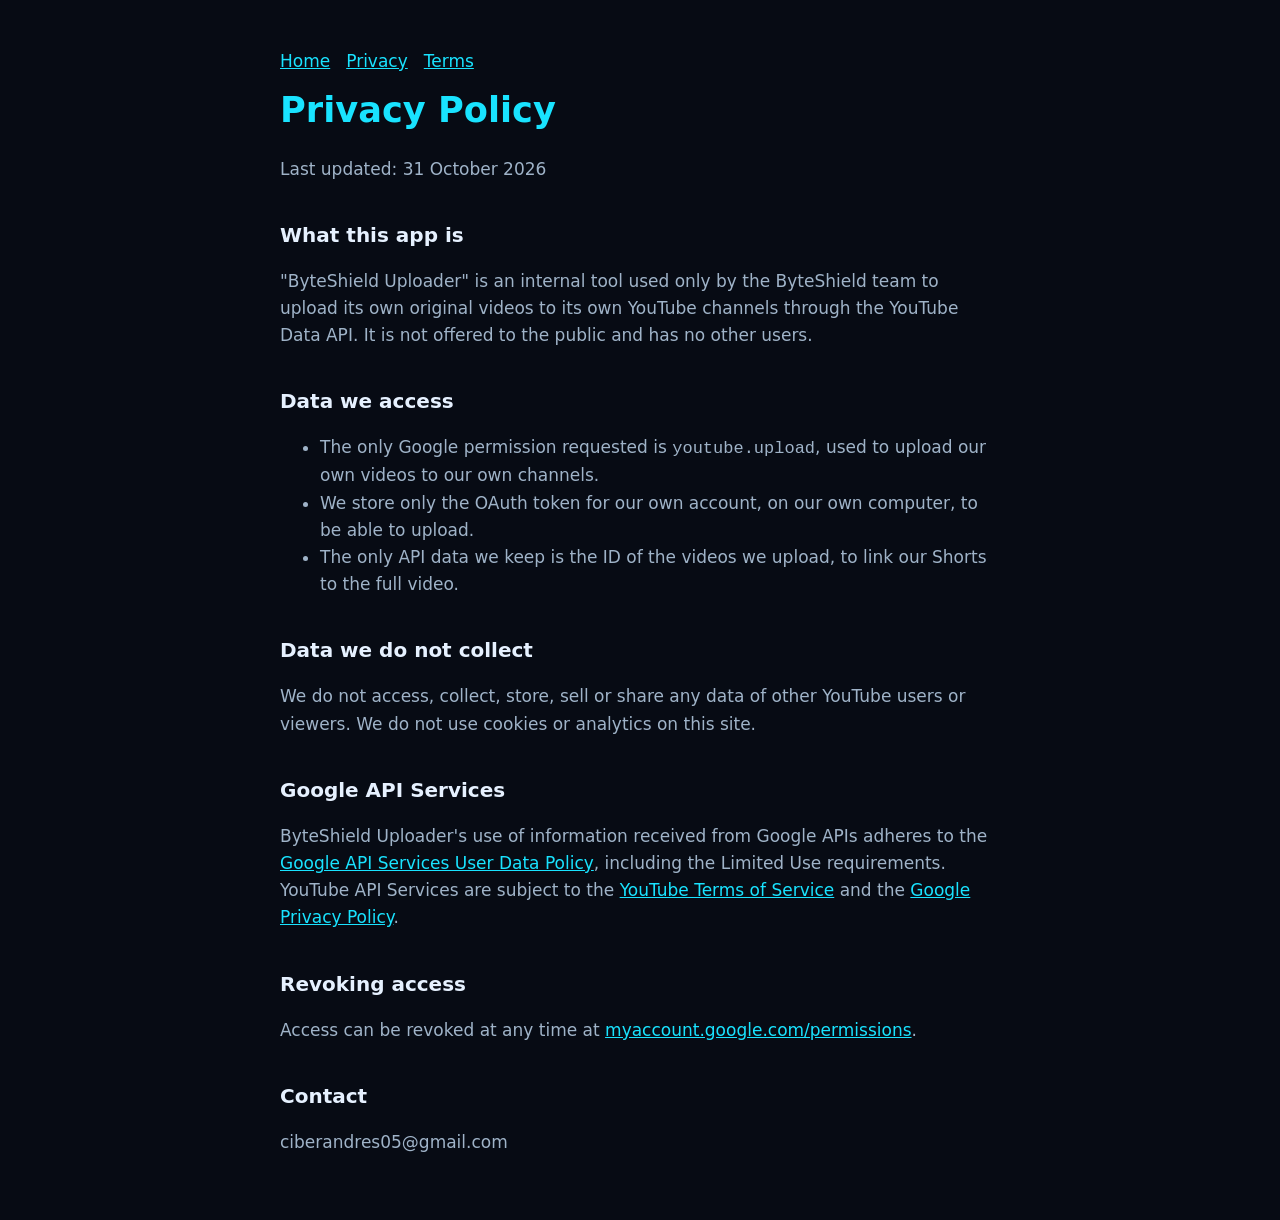
==== privacy.html @ 428f7e06 "Add files via upload" ====
<!doctype html><html lang="en"><head><meta charset="utf-8"><meta name="viewport" content="width=device-width,initial-scale=1">
<title>ByteShield – Privacy Policy</title><link rel="stylesheet" href="style.css"></head>
<body><main>
<nav><a href="index.html">Home</a><a href="privacy.html">Privacy</a><a href="terms.html">Terms</a></nav>
<h1>Privacy Policy</h1><p>Last updated: 31 October 2026</p>
<h2>What this app is</h2>
<p>"ByteShield Uploader" is an internal tool used only by the ByteShield team to upload its own original videos to its own YouTube channels through the YouTube Data API. It is not offered to the public and has no other users.</p>
<h2>Data we access</h2>
<ul><li>The only Google permission requested is <code>youtube.upload</code>, used to upload our own videos to our own channels.</li>
<li>We store only the OAuth token for our own account, on our own computer, to be able to upload.</li>
<li>The only API data we keep is the ID of the videos we upload, to link our Shorts to the full video.</li></ul>
<h2>Data we do not collect</h2>
<p>We do not access, collect, store, sell or share any data of other YouTube users or viewers. We do not use cookies or analytics on this site.</p>
<h2>Google API Services</h2>
<p>ByteShield Uploader's use of information received from Google APIs adheres to the <a href="https://developers.google.com/terms/api-services-user-data-policy">Google API Services User Data Policy</a>, including the Limited Use requirements. YouTube API Services are subject to the <a href="https://www.youtube.com/t/terms">YouTube Terms of Service</a> and the <a href="https://policies.google.com/privacy">Google Privacy Policy</a>.</p>
<h2>Revoking access</h2>
<p>Access can be revoked at any time at <a href="https://myaccount.google.com/permissions">myaccount.google.com/permissions</a>.</p>
<h2>Contact</h2><p>ciberandres05@gmail.com</p>
</main></body></html>
---- style.css ----
:root{--bg:#070b14;--card:#0e1626;--txt:#e6f1ff;--mut:#9fb3c8;--acc:#19e3ff}
*{box-sizing:border-box}body{margin:0;background:var(--bg);color:var(--txt);font:17px/1.6 system-ui,-apple-system,Segoe UI,Roboto,sans-serif}
main{max-width:760px;margin:0 auto;padding:48px 20px}h1{font-size:2.2rem;margin:.2em 0;color:var(--acc)}h2{margin-top:1.8em;font-size:1.25rem}
a{color:var(--acc)}.card{background:var(--card);border:1px solid #1d2b44;border-radius:14px;padding:20px 22px;margin:18px 0}
p,li{color:var(--mut)}footer{margin-top:48px;font-size:.9rem;color:var(--mut)}nav a{margin-right:16px}
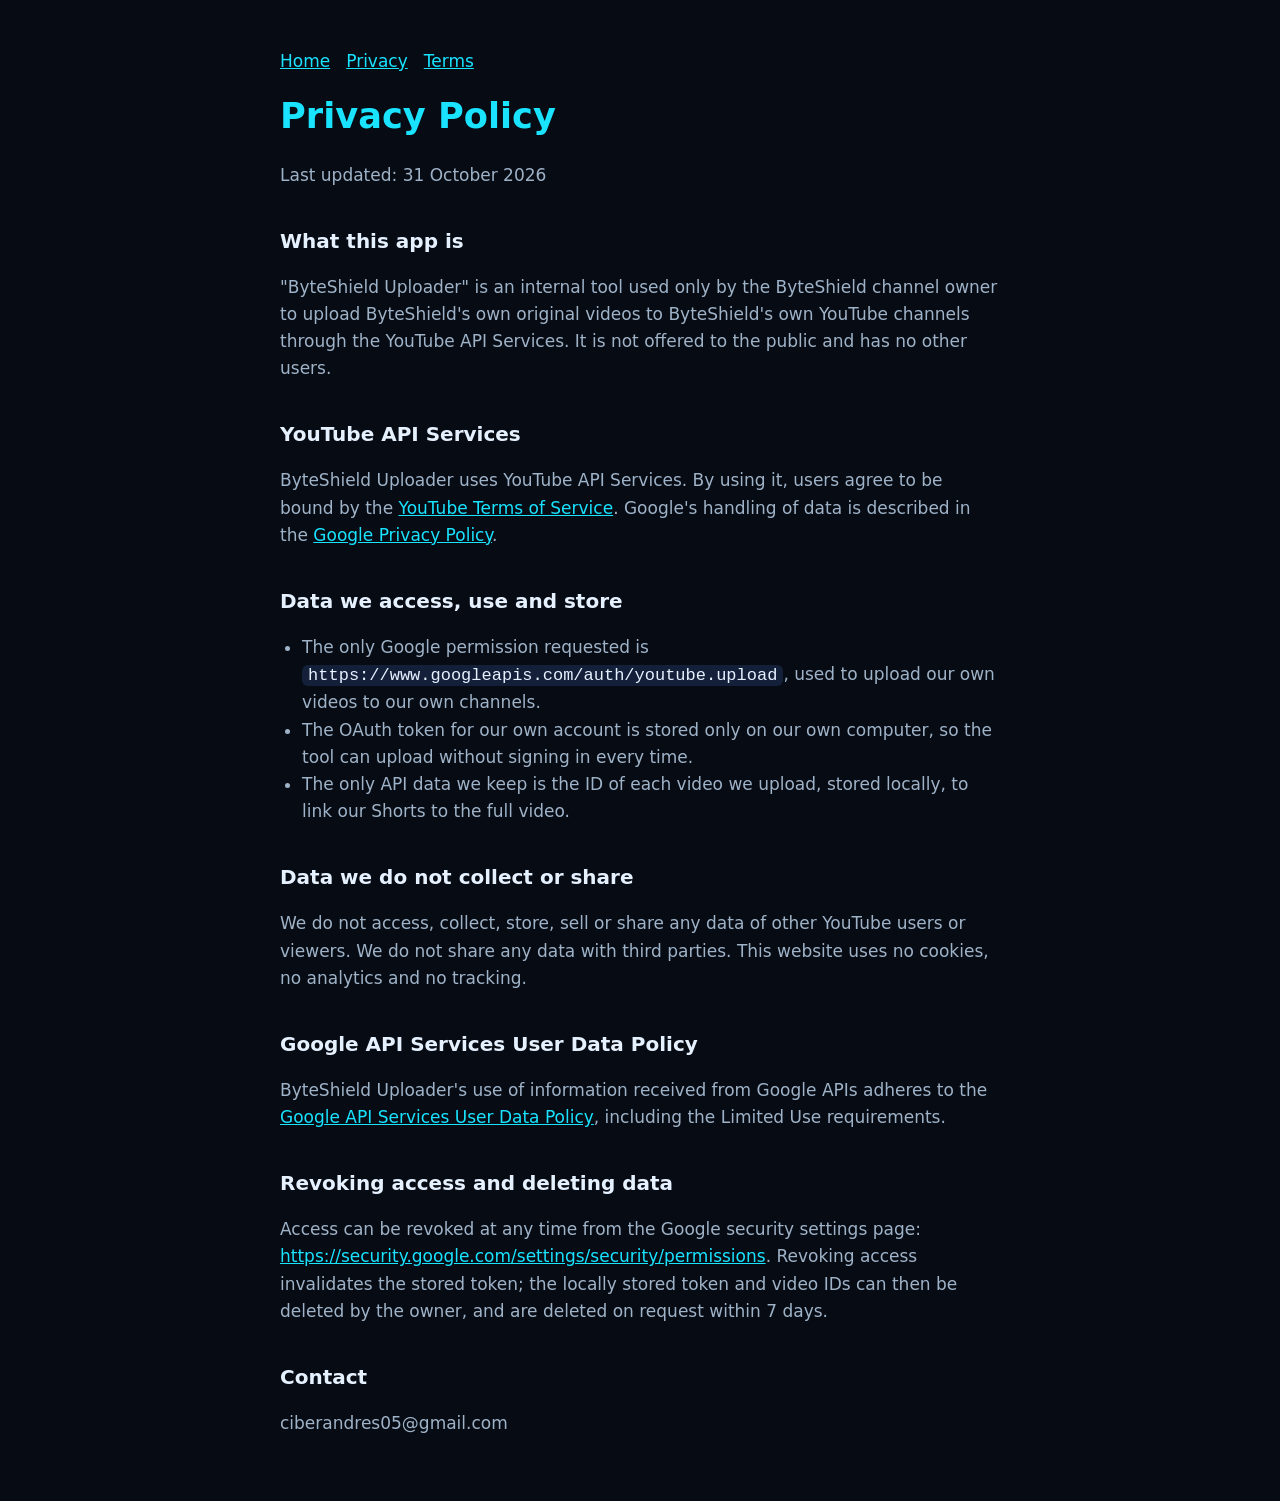
==== commit 25984ec7: "Add files via upload" ====
--- a/privacy.html
+++ b/privacy.html
@@ -4,16 +4,20 @@
 <nav><a href="index.html">Home</a><a href="privacy.html">Privacy</a><a href="terms.html">Terms</a></nav>
 <h1>Privacy Policy</h1><p>Last updated: 31 October 2026</p>
 <h2>What this app is</h2>
-<p>"ByteShield Uploader" is an internal tool used only by the ByteShield team to upload its own original videos to its own YouTube channels through the YouTube Data API. It is not offered to the public and has no other users.</p>
-<h2>Data we access</h2>
-<ul><li>The only Google permission requested is <code>youtube.upload</code>, used to upload our own videos to our own channels.</li>
-<li>We store only the OAuth token for our own account, on our own computer, to be able to upload.</li>
-<li>The only API data we keep is the ID of the videos we upload, to link our Shorts to the full video.</li></ul>
-<h2>Data we do not collect</h2>
-<p>We do not access, collect, store, sell or share any data of other YouTube users or viewers. We do not use cookies or analytics on this site.</p>
-<h2>Google API Services</h2>
-<p>ByteShield Uploader's use of information received from Google APIs adheres to the <a href="https://developers.google.com/terms/api-services-user-data-policy">Google API Services User Data Policy</a>, including the Limited Use requirements. YouTube API Services are subject to the <a href="https://www.youtube.com/t/terms">YouTube Terms of Service</a> and the <a href="https://policies.google.com/privacy">Google Privacy Policy</a>.</p>
-<h2>Revoking access</h2>
-<p>Access can be revoked at any time at <a href="https://myaccount.google.com/permissions">myaccount.google.com/permissions</a>.</p>
+<p>"ByteShield Uploader" is an internal tool used only by the ByteShield channel owner to upload ByteShield's own original videos to ByteShield's own YouTube channels through the YouTube API Services. It is not offered to the public and has no other users.</p>
+<h2>YouTube API Services</h2>
+<p>ByteShield Uploader uses YouTube API Services. By using it, users agree to be bound by the <a href="https://www.youtube.com/t/terms">YouTube Terms of Service</a>. Google's handling of data is described in the <a href="https://policies.google.com/privacy">Google Privacy Policy</a>.</p>
+<h2>Data we access, use and store</h2>
+<ul>
+<li>The only Google permission requested is <code>https://www.googleapis.com/auth/youtube.upload</code>, used to upload our own videos to our own channels.</li>
+<li>The OAuth token for our own account is stored only on our own computer, so the tool can upload without signing in every time.</li>
+<li>The only API data we keep is the ID of each video we upload, stored locally, to link our Shorts to the full video.</li>
+</ul>
+<h2>Data we do not collect or share</h2>
+<p>We do not access, collect, store, sell or share any data of other YouTube users or viewers. We do not share any data with third parties. This website uses no cookies, no analytics and no tracking.</p>
+<h2>Google API Services User Data Policy</h2>
+<p>ByteShield Uploader's use of information received from Google APIs adheres to the <a href="https://developers.google.com/terms/api-services-user-data-policy">Google API Services User Data Policy</a>, including the Limited Use requirements.</p>
+<h2>Revoking access and deleting data</h2>
+<p>Access can be revoked at any time from the Google security settings page: <a href="https://security.google.com/settings/security/permissions">https://security.google.com/settings/security/permissions</a>. Revoking access invalidates the stored token; the locally stored token and video IDs can then be deleted by the owner, and are deleted on request within 7 days.</p>
 <h2>Contact</h2><p>ciberandres05@gmail.com</p>
 </main></body></html>
--- a/style.css
+++ b/style.css
@@ -1,5 +1,9 @@
 :root{--bg:#070b14;--card:#0e1626;--txt:#e6f1ff;--mut:#9fb3c8;--acc:#19e3ff}
 *{box-sizing:border-box}body{margin:0;background:var(--bg);color:var(--txt);font:17px/1.6 system-ui,-apple-system,Segoe UI,Roboto,sans-serif}
+code{color:var(--txt);background:#14203a;padding:1px 6px;border-radius:6px}ol,ul{padding-left:1.3em}
 main{max-width:760px;margin:0 auto;padding:48px 20px}h1{font-size:2.2rem;margin:.2em 0;color:var(--acc)}h2{margin-top:1.8em;font-size:1.25rem}
 a{color:var(--acc)}.card{background:var(--card);border:1px solid #1d2b44;border-radius:14px;padding:20px 22px;margin:18px 0}
 p,li{color:var(--mut)}footer{margin-top:48px;font-size:.9rem;color:var(--mut)}nav a{margin-right:16px}
+.ytbadge{display:inline-block;background:#ff0033;color:#fff;font-weight:800;border-radius:8px;padding:2px 10px;margin-right:8px;font-size:.95rem}
+.card.yt{border-color:#ff0033}
+nav a{display:inline-block;margin-bottom:6px}
